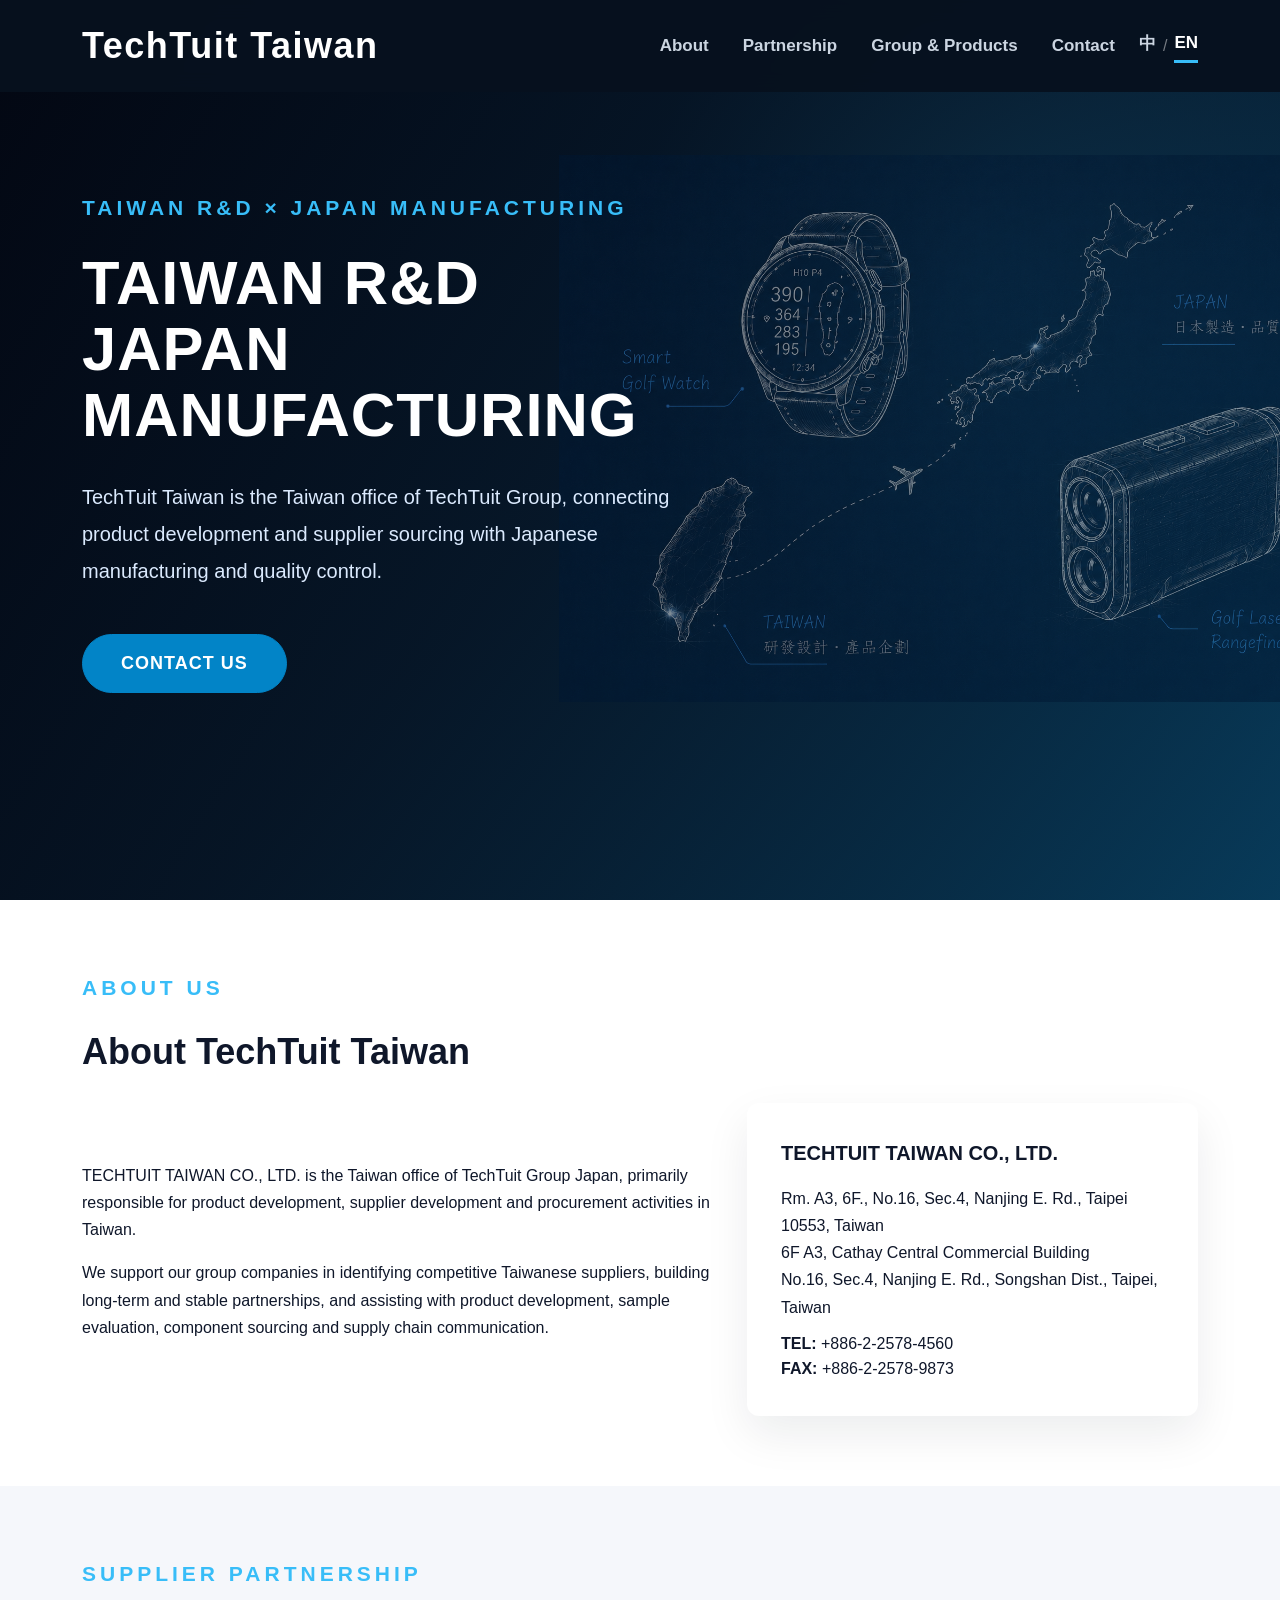
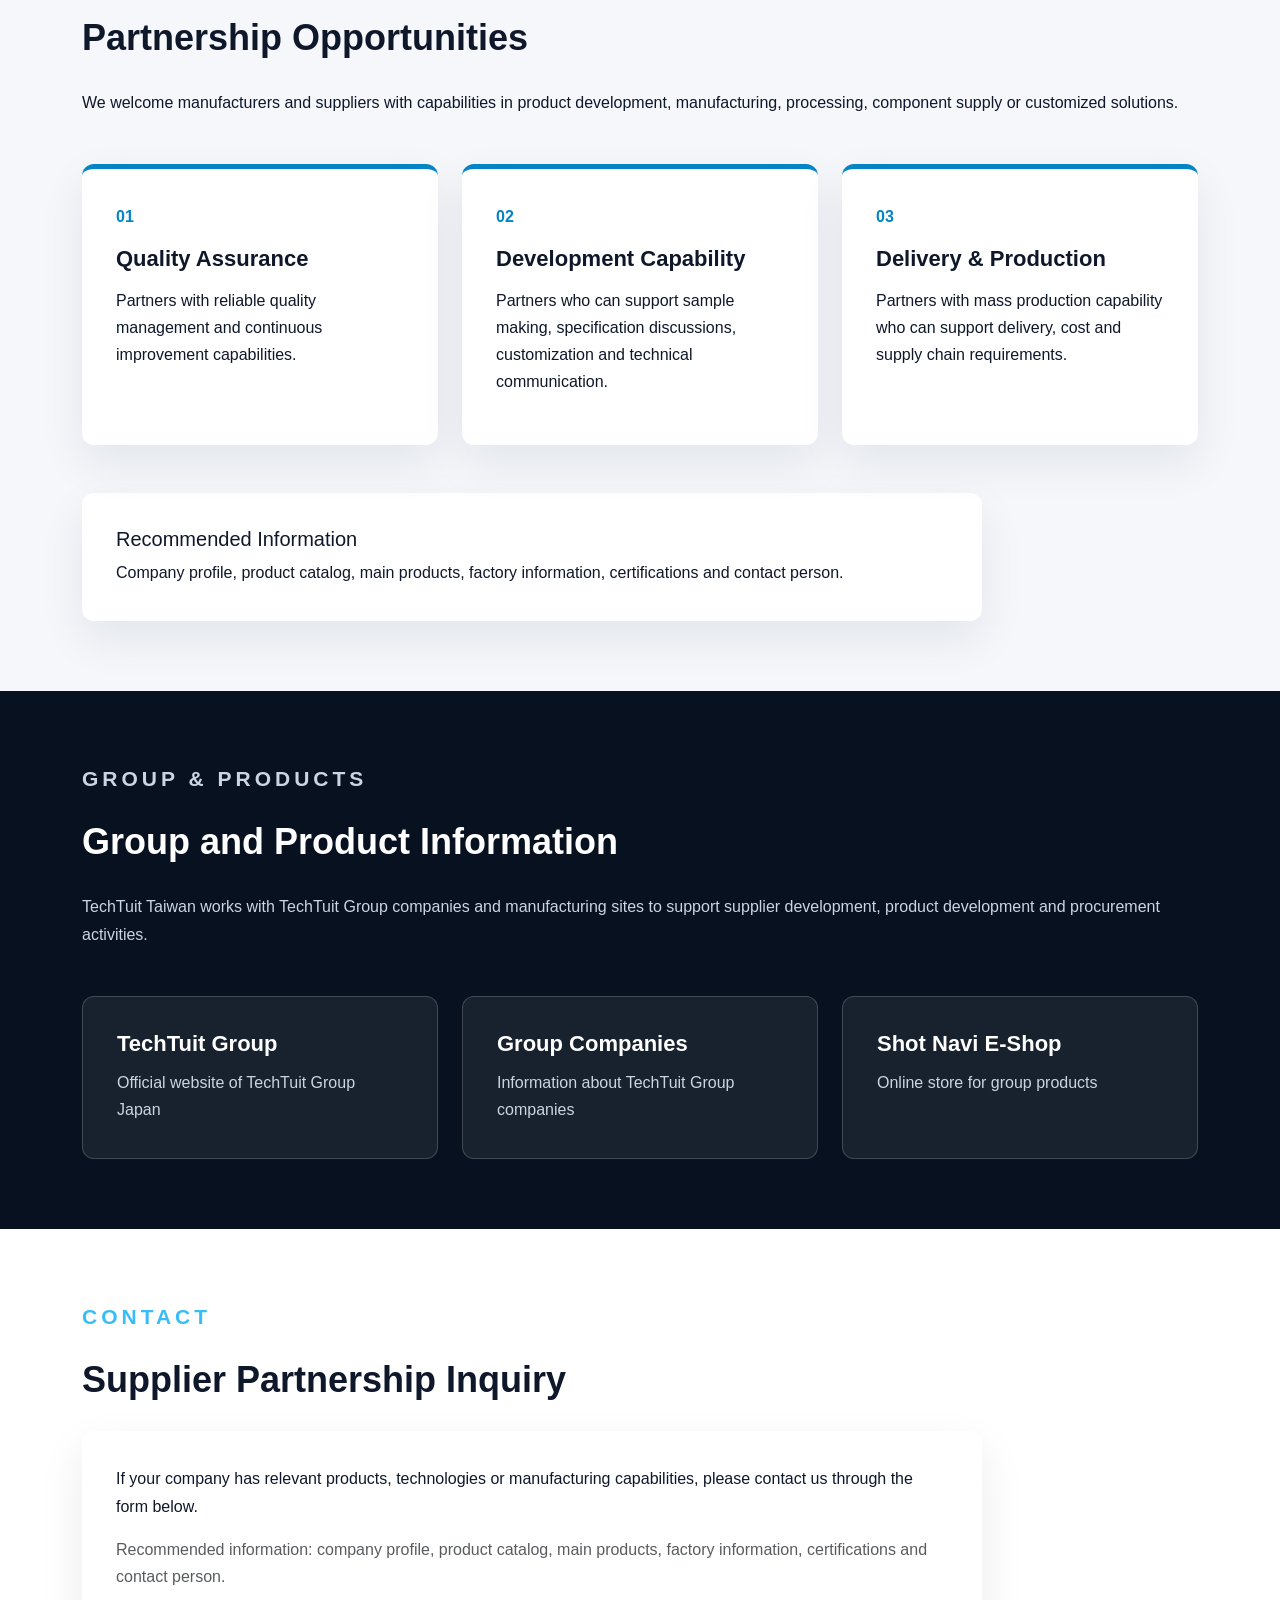
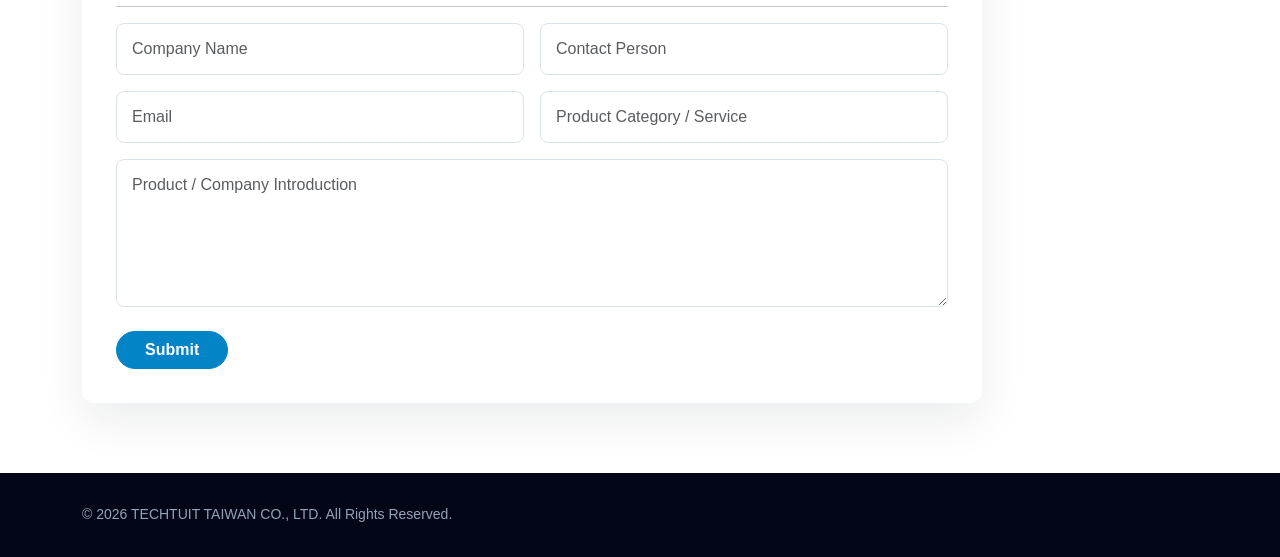
==== en/index.html @ 6646f613 "Add files via upload" ====
<!doctype html>
<html lang="en">
<head>
  <meta charset="utf-8">
  <meta name="viewport" content="width=device-width, initial-scale=1">
  <title>TechTuit Taiwan | Taiwan R&D × Japan Manufacturing</title>
  <meta name="description" content="TechTuit Taiwan connects Taiwan product development and supplier sourcing with Japanese manufacturing and quality control.">

  <link href="https://cdn.jsdelivr.net/npm/bootstrap@5.3.3/dist/css/bootstrap.min.css" rel="stylesheet">
  <link href="../style2_english.css" rel="stylesheet">
</head>

<body>

<nav class="navbar navbar-expand-lg navbar-dark fixed-top">
  <div class="container">
    <a class="navbar-brand fw-bold" href="../index.html">TechTuit Taiwan</a>

    <button class="navbar-toggler" type="button" data-bs-toggle="collapse" data-bs-target="#nav" aria-controls="nav" aria-expanded="false" aria-label="Toggle navigation">
      <span class="navbar-toggler-icon"></span>
    </button>

    <div id="nav" class="collapse navbar-collapse">
      <ul class="navbar-nav ms-auto">
        <li class="nav-item"><a class="nav-link" href="#about">About</a></li>
        <li class="nav-item"><a class="nav-link" href="#supplier">Partnership</a></li>
        <li class="nav-item"><a class="nav-link" href="#group">Group &amp; Products</a></li>
        <li class="nav-item"><a class="nav-link" href="#contact">Contact</a></li>
      </ul>

      <div class="lang-switch ms-lg-3 mt-3 mt-lg-0">
        <a href="../index.html">中</a>
        <span>/</span>
        <a href="index.html" class="active">EN</a>
      </div>
    </div>
  </div>
</nav>

<header class="hero">
  <div class="container hero-wrapper">

    <div class="hero-content">
      <p class="eyebrow">TAIWAN R&amp;D × JAPAN MANUFACTURING</p>

      <h1>
        TAIWAN R&amp;D<br>
        JAPAN MANUFACTURING
      </h1>

      <p class="lead">
        TechTuit Taiwan is the Taiwan office of TechTuit Group,
        connecting product development and supplier sourcing
        with Japanese manufacturing and quality control.
      </p>

      <a href="#contact" class="btn btn-primary">
        CONTACT US
      </a>
    </div>

    <div class="hero-image">
      <img src="../images/mainDraw0.png" alt="Taiwan R&D and Japan Manufacturing">
    </div>

  </div>
</header>

<section id="about" class="section">
  <div class="container">

    <p class="section-label">About Us</p>
    <h2>About TechTuit Taiwan</h2>

    <div class="row align-items-center g-4">

      <div class="col-lg-7">
        <p>
          TECHTUIT TAIWAN CO., LTD. is the Taiwan office of TechTuit Group Japan,
          primarily responsible for product development, supplier development
          and procurement activities in Taiwan.
        </p>

        <p>
          We support our group companies in identifying competitive Taiwanese suppliers,
          building long-term and stable partnerships, and assisting with product development,
          sample evaluation, component sourcing and supply chain communication.
        </p>
      </div>

      <div class="col-lg-5">
        <div class="info-card">

          <h5>
            TECHTUIT TAIWAN CO., LTD.
          </h5>

          <p class="address-info">
            Rm. A3, 6F., No.16, Sec.4, Nanjing E. Rd., Taipei 10553, Taiwan<br>
            6F A3, Cathay Central Commercial Building<br>
            No.16, Sec.4, Nanjing E. Rd., Songshan Dist., Taipei, Taiwan
          </p>

          <p class="contact-info">
            <strong>TEL:</strong> +886-2-2578-4560<br>
            <strong>FAX:</strong> +886-2-2578-9873
          </p>

        </div>
      </div>

    </div>
  </div>
</section>

<section id="supplier" class="section section-light">
  <div class="container">
    <p class="section-label">Supplier Partnership</p>
    <h2>Partnership Opportunities</h2>

    <p class="mb-5">
      We welcome manufacturers and suppliers with capabilities in product development,
      manufacturing, processing, component supply or customized solutions.
    </p>

    <div class="row g-4">
      <div class="col-md-4">
        <div class="card-box">
          <span>01</span>
          <h4>Quality Assurance</h4>
          <p>Partners with reliable quality management and continuous improvement capabilities.</p>
        </div>
      </div>

      <div class="col-md-4">
        <div class="card-box">
          <span>02</span>
          <h4>Development Capability</h4>
          <p>Partners who can support sample making, specification discussions, customization and technical communication.</p>
        </div>
      </div>

      <div class="col-md-4">
        <div class="card-box">
          <span>03</span>
          <h4>Delivery &amp; Production</h4>
          <p>Partners with mass production capability who can support delivery, cost and supply chain requirements.</p>
        </div>
      </div>
    </div>

    <div class="contact-box mt-5">
      <h5>Recommended Information</h5>
      <p class="mb-0">Company profile, product catalog, main products, factory information, certifications and contact person.</p>
    </div>
  </div>
</section>

<section id="group" class="section section-dark">
  <div class="container">
    <p class="section-label">Group &amp; Products</p>
    <h2>Group and Product Information</h2>

    <p>
      TechTuit Taiwan works with TechTuit Group companies and manufacturing sites
      to support supplier development, product development and procurement activities.
    </p>

    <div class="row g-4 mt-4">
      <div class="col-md-4">
        <a class="link-card" href="https://www.techtuit.co.jp/" target="_blank" rel="noopener">
          <h4>TechTuit Group</h4>
          <p>Official website of TechTuit Group Japan</p>
        </a>
      </div>

      <div class="col-md-4">
        <a class="link-card" href="https://www.techtuit.co.jp/abouttechtuit/group/" target="_blank" rel="noopener">
          <h4>Group Companies</h4>
          <p>Information about TechTuit Group companies</p>
        </a>
      </div>

      <div class="col-md-4">
        <a class="link-card" href="https://online-shop.shotnavi.jp/" target="_blank" rel="noopener">
          <h4>Shot Navi E-Shop</h4>
          <p>Online store for group products</p>
        </a>
      </div>
    </div>
  </div>
</section>

<section id="contact" class="section">
  <div class="container">
    <p class="section-label">Contact</p>
    <h2>Supplier Partnership Inquiry</h2>

    <div class="contact-box">
      <p>
        If your company has relevant products, technologies or manufacturing capabilities,
        please contact us through the form below<!-- or email us directly at
        <strong>yana@techtuit.com.tw</strong>-->.
      </p>

      <p class="text-muted">
        Recommended information: company profile, product catalog, main products,
        factory information, certifications and contact person.
      </p>

      <hr>

      <form action="https://formspree.io/f/mykaawgk" method="POST">
        <div class="row g-3">
          <div class="col-md-6">
            <input type="text" name="company" class="form-control" placeholder="Company Name" required>
          </div>

          <div class="col-md-6">
            <input type="text" name="name" class="form-control" placeholder="Contact Person" required>
          </div>

          <div class="col-md-6">
            <input type="email" name="email" class="form-control" placeholder="Email" required>
          </div>

          <div class="col-md-6">
            <input type="text" name="product" class="form-control" placeholder="Product Category / Service">
          </div>

          <div class="col-12">
            <textarea name="message" class="form-control" rows="5" placeholder="Product / Company Introduction"></textarea>
          </div>
        </div>

        <input type="hidden" name="_subject" value="Supplier Contact - TechTuit Taiwan EN">

        <button type="submit" class="btn btn-primary mt-4">Submit</button>
      </form>
    </div>
  </div>
</section>

<footer>
  <div class="container">
    © 2026 TECHTUIT TAIWAN CO., LTD. All Rights Reserved.
  </div>
</footer>

<button id="topBtn">↑</button>

<script src="https://cdn.jsdelivr.net/npm/bootstrap@5.3.3/dist/js/bootstrap.bundle.min.js"></script>
<script src="../main.js"></script>

</body>
</html>
---- style2_english.css ----
:root {
  --navy: #07111f;
  --navy-dark: #020617;
  --blue: #0284c7;
  --sky: #38bdf8;
  --light: #f5f7fb;
  --text: #0f172a;
  --gray: #64748b;
}

* {
  box-sizing: border-box;
}

body {
  margin: 0;
  font-family: "Segoe UI", Arial, sans-serif;
  color: var(--text);
  background: #fff;
  line-height: 1.7;
}

/* NAVBAR */
.navbar {
  min-height: 92px;
  background: rgba(7, 17, 31, 0.96) !important;
  backdrop-filter: blur(10px);
}

.navbar-brand {
  font-size: 2.25rem;
  font-weight: 900 !important;
  letter-spacing: 1.5px;
  color: #fff !important;
}

.navbar-brand span {
  color: #2ea8ff;
}

.nav-link {
  color: #cbd5e1 !important;
  font-size: 17px;
  font-weight: 700;
  margin-left: 18px;
}

.nav-link:hover {
  color: var(--sky) !important;
}

/* LANGUAGE SWITCH */
.lang-switch {
  display: inline-flex;
  align-items: center;
  gap: 7px;
  color: rgba(255, 255, 255, .45);
}

.lang-switch a {
  color: #cbd5e1;
  text-decoration: none;
  font-size: 17px;
  font-weight: 800;
  padding-bottom: 3px;
}

.lang-switch a:hover {
  color: var(--sky);
}

.lang-switch a.active {
  color: #fff;
  border-bottom: 3px solid var(--sky);
}

/* HERO */
.hero {
  position: relative;
  overflow: hidden;
  min-height: 900px;
  padding: 190px 0 110px;
  color: #fff;
  background:
    linear-gradient(120deg, rgba(3, 7, 18, .96), rgba(8, 47, 73, .72)),
    radial-gradient(circle at 78% 32%, rgba(56, 189, 248, .48), transparent 32%),
    linear-gradient(135deg, #020617, #0f172a 50%, #075985);
}

.hero-wrapper {
  position: relative;
}

.hero-content {
  position: relative;
  z-index: 2;
  max-width: 640px;
}

.hero-image {
  position: absolute;
  right: -170px;
  top: -35px;
  width: 72%;
  opacity: .5;
  z-index: 1;
  pointer-events: none;
}

.hero-image img {
  width: 100%;
  height: auto;
  display: block;
}

/* ENGLISH TYPOGRAPHY */
.eyebrow,
.section-label {
  color: var(--sky);
  font-size: 21px;
  font-weight: 900;
  letter-spacing: 4px;
  text-transform: uppercase;
  margin-bottom: 24px;
}

.hero h1 {
  max-width: 860px;
  font-size: clamp(52px, 4.8vw, 84px);
  font-weight: 900;
  line-height: 1.08;
  letter-spacing: 1px;
  margin-bottom: 30px;
}

.hero .lead {
  max-width: 640px;
  color: #dbeafe;
  font-size: 20px;
  line-height: 1.85;
  font-weight: 500;
}

.hero .btn-primary {
  margin-top: 28px !important;
  font-size: 18px;
  padding: 15px 38px;
  letter-spacing: 1px;
}

/* SECTIONS */
.section {
  padding: 70px 0;
}

.section-light {
  background: var(--light);
}

.section-dark {
  background: var(--navy);
  color: #fff;
}

.section-dark p {
  color: #cbd5e1;
}

.section h2 {
  font-size: 36px;
  font-weight: 800;
  margin-bottom: 30px;
}

/* CARDS */
.info-card,
.contact-box {
  background: #fff;
  border-radius: 12px;
  padding: 34px;
  box-shadow: 0 18px 45px rgba(15, 23, 42, .08);
}

.info-card h5 {
  line-height: 1.6;
  margin-bottom: 16px;
  font-size: 20px;
  font-weight: 700;
}

.address-info {
  margin-bottom: 10px;
  line-height: 1.7;
}

.contact-info {
  margin-bottom: 0;
  line-height: 1.6;
}

.card-box {
  height: 100%;
  padding: 34px;
  background: #fff;
  border-radius: 12px;
  border-top: 5px solid var(--blue);
  box-shadow: 0 18px 45px rgba(15, 23, 42, .08);
  transition: .25s;
}

.card-box:hover {
  transform: translateY(-6px);
  box-shadow: 0 24px 60px rgba(15, 23, 42, .14);
}

.card-box span {
  display: block;
  color: var(--blue);
  font-weight: 800;
  margin-bottom: 16px;
}

.card-box h4 {
  font-size: 22px;
  font-weight: 800;
  margin-bottom: 14px;
}

/* LINK CARDS */
.link-card {
  display: block;
  height: 100%;
  padding: 34px;
  border: 1px solid rgba(255, 255, 255, .18);
  border-radius: 12px;
  color: #fff;
  text-decoration: none;
  background: rgba(255, 255, 255, .07);
  transition: .25s;
}

.link-card:hover {
  color: #fff;
  background: rgba(56, 189, 248, .16);
  transform: translateY(-6px);
}

.link-card h4 {
  font-size: 22px;
  font-weight: 800;
  margin-bottom: 12px;
}

.link-card p {
  margin-bottom: 0;
}

/* CONTACT */
.contact-box {
  max-width: 900px;
}

.form-control {
  border-radius: 8px;
  padding: 13px 15px;
  border: 1px solid #dbe3ef;
}

.form-control:focus {
  border-color: var(--blue);
  box-shadow: 0 0 0 .2rem rgba(2, 132, 199, .15);
}

/* BUTTON */
.btn-primary {
  background: var(--blue);
  border-color: var(--blue);
  border-radius: 999px;
  padding-left: 28px;
  padding-right: 28px;
  font-weight: 800;
}

.btn-primary:hover {
  background: #0369a1;
  border-color: #0369a1;
}

/* FOOTER */
footer {
  padding: 30px 0;
  background: var(--navy-dark);
  color: #94a3b8;
  font-size: 14px;
}

/* TOP BUTTON */
#topBtn {
  display: none;
  position: fixed;
  right: 22px;
  bottom: 22px;
  width: 46px;
  height: 46px;
  border: none;
  border-radius: 50%;
  background: var(--blue);
  color: white;
  font-size: 20px;
  z-index: 999;
}

#topBtn:hover {
  background: #0369a1;
}

/* TABLET */
@media (max-width: 991px) {
  .navbar {
    min-height: 78px;
  }

  .navbar-brand {
    font-size: 1.75rem;
  }

  .navbar-collapse {
    padding: 18px 0 12px;
  }

  .nav-link {
    font-size: 16px;
    padding: 10px 0 !important;
    margin-left: 0;
  }

  .lang-switch {
    padding-top: 10px;
  }

  .hero {
    min-height: auto;
    padding: 145px 0 90px;
  }

  .hero h1 {
    font-size: 56px;
  }

  .hero .lead {
    font-size: 18px;
  }

  .hero-image {
    right: -160px;
    top: 80px;
    width: 68%;
    opacity: .35;
  }
}

/* MOBILE */
@media (max-width: 768px) {
  .navbar-brand {
    font-size: 1.45rem;
  }

  .hero {
    padding: 125px 0 70px;
  }

  .hero-content {
    max-width: 100%;
  }

  .hero h1 {
    font-size: 40px;
    line-height: 1.15;
    margin-bottom: 22px;
  }

  .hero .lead {
    font-size: 16px;
    line-height: 1.85;
    max-width: 100%;
  }

  .eyebrow,
  .section-label {
    font-size: 14px;
    letter-spacing: 3px;
  }

  .hero-image {
    position: relative;
    right: auto;
    top: auto;
    width: 115%;
    margin-left: -8%;
    margin-top: 36px;
    opacity: .38;
  }

  .section {
    padding: 64px 0;
  }

  .section h2 {
    font-size: 30px;
    margin-bottom: 22px;
  }

  .card-box,
  .info-card,
  .contact-box,
  .link-card {
    padding: 24px;
    border-radius: 14px;
  }

  .card-box h4,
  .link-card h4 {
    font-size: 20px;
  }
}

/* SMALL MOBILE */
@media (max-width: 480px) {
  .navbar-brand {
    font-size: 1.15rem;
    letter-spacing: 1px;
  }

  .hero {
    padding: 115px 0 58px;
  }

  .hero h1 {
    font-size: 34px;
  }

  .hero .lead {
    font-size: 15px;
  }

  .hero .btn-primary {
    width: 100%;
    padding: 14px 20px;
    font-size: 16px;
  }
}
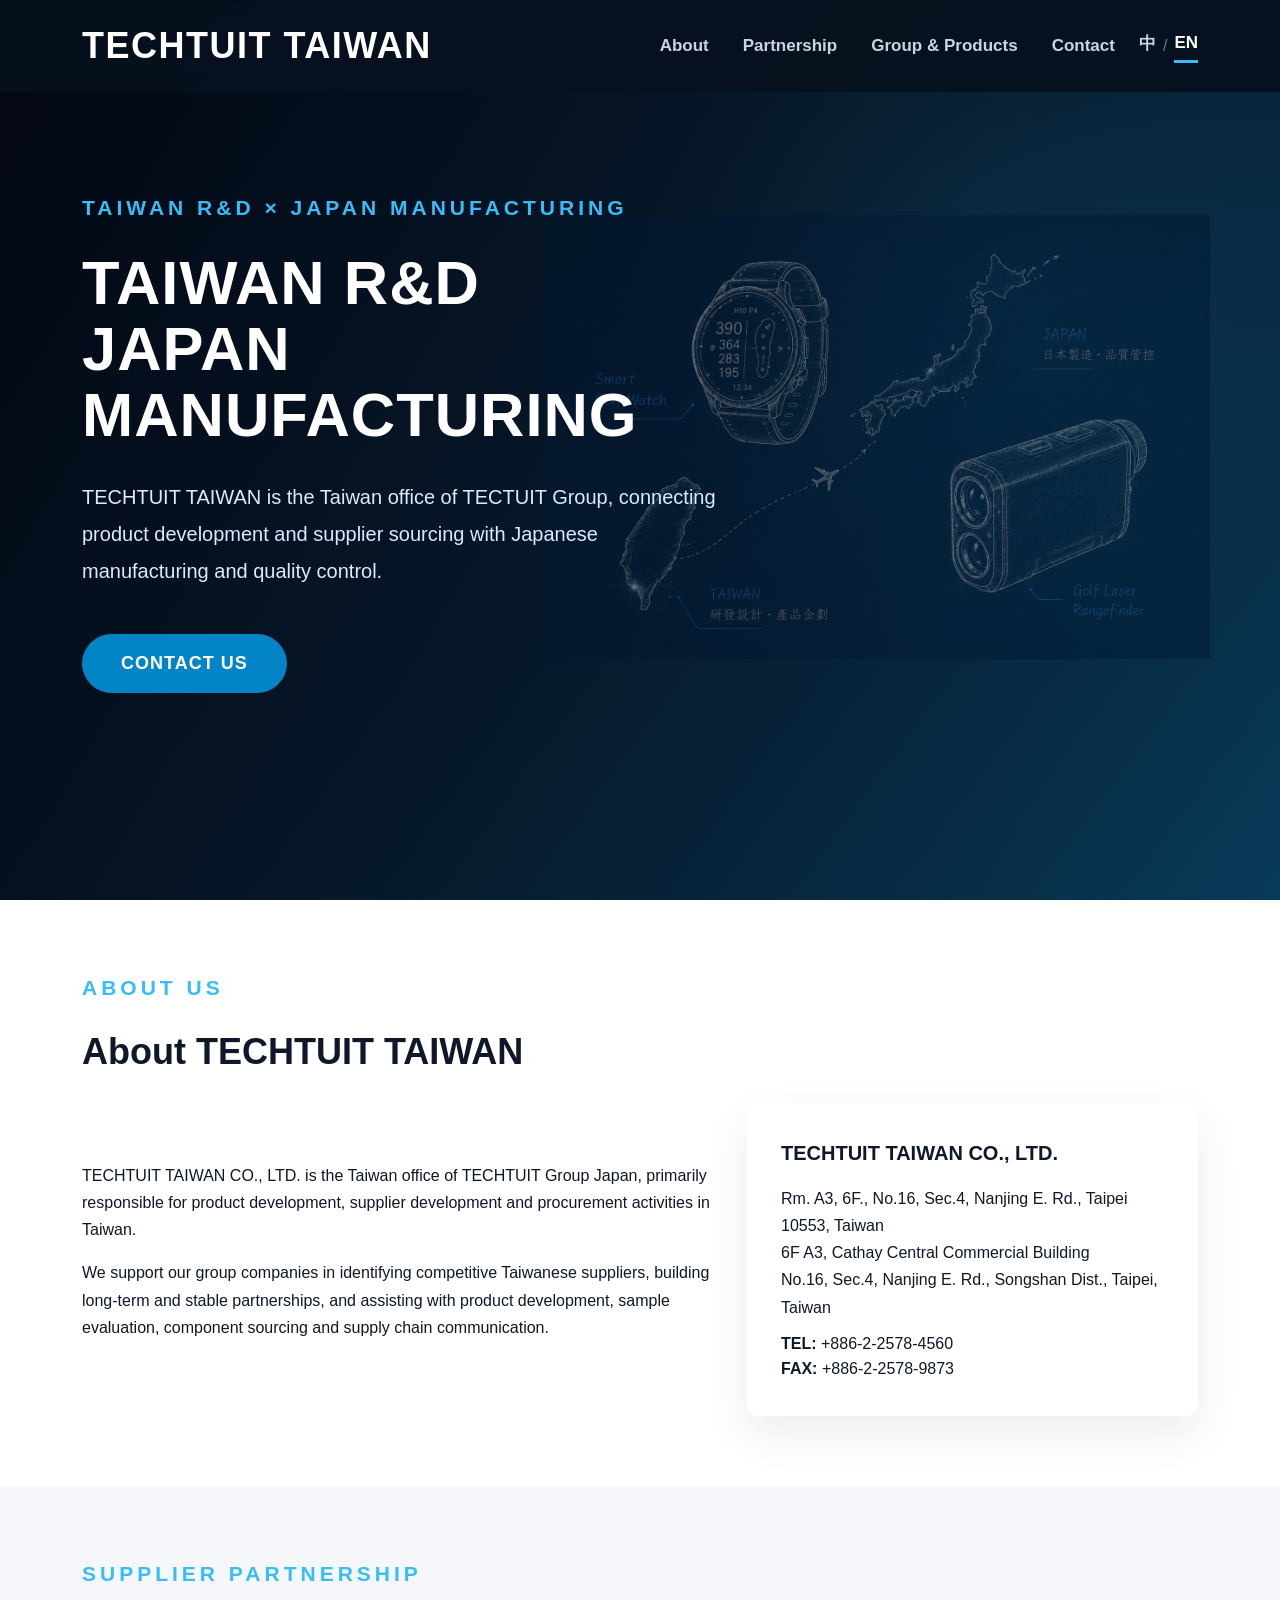
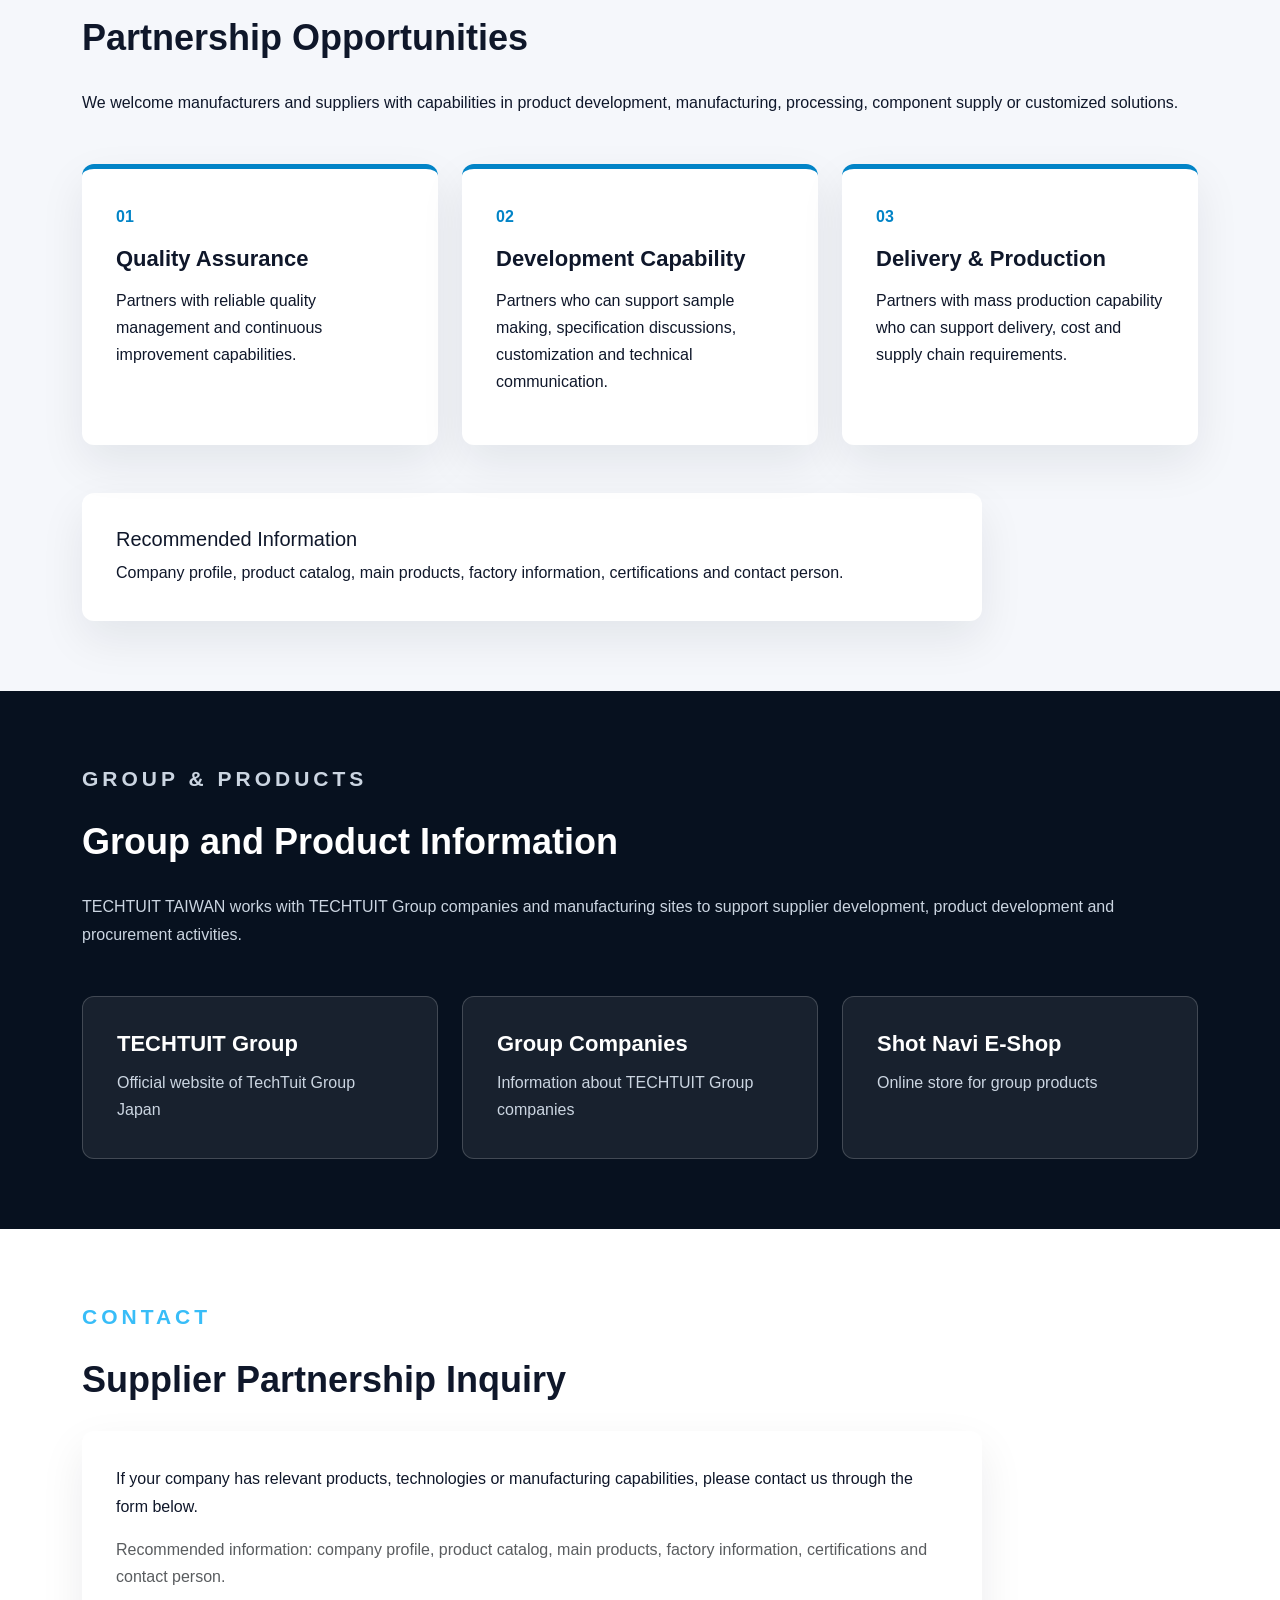
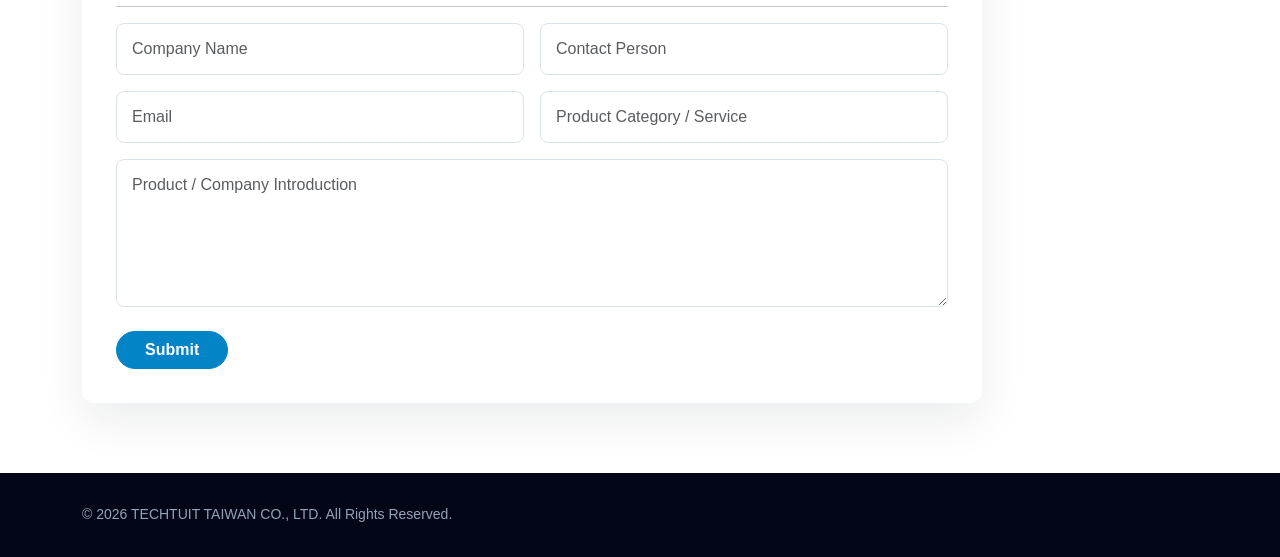
==== commit 85b79f1b: "Add files via upload" ====
--- a/en/index.html
+++ b/en/index.html
@@ -3,18 +3,99 @@
 <head>
   <meta charset="utf-8">
   <meta name="viewport" content="width=device-width, initial-scale=1">
-  <title>TechTuit Taiwan | Taiwan R&D × Japan Manufacturing</title>
+  <title>TECHTUIT TAIWAN 德可台得股份有限公司｜Taiwan R&D × Japan Manufacturing</title>
   <meta name="description" content="TechTuit Taiwan connects Taiwan product development and supplier sourcing with Japanese manufacturing and quality control.">
 
   <link href="https://cdn.jsdelivr.net/npm/bootstrap@5.3.3/dist/css/bootstrap.min.css" rel="stylesheet">
   <link href="../style2_english.css" rel="stylesheet">
+  <!-- SEO -->
+  <link rel="canonical" href="https://www.techtuit.com.tw/en/">
+
+  <link rel="alternate"
+        hreflang="zh-TW"
+        href="https://www.techtuit.com.tw/">
+
+  <link rel="alternate"
+        hreflang="en"
+        href="https://www.techtuit.com.tw/en/">
+
+<!-- Open Graph -->
+  <meta property="og:type" content="website">
+  <meta property="og:site_name" content="TechTuit Taiwan">
+  <meta property="og:title" content="TechTuit Taiwan | Taiwan R&D × Japan Manufacturing">
+  <meta property="og:description" content="TechTuit Taiwan connects Taiwan product development and supplier sourcing with Japanese manufacturing and quality control.">
+  <meta property="og:url" content="https://www.techtuit.com.tw/en/">
+  <meta property="og:image" content="https://www.techtuit.com.tw/images/mainDraw0.png">
+  <meta property="og:locale" content="en_US">
+<!-- Organization Schema -->
+<script type="application/ld+json">
+{
+  "@context": "https://schema.org",
+  "@type": "Organization",
+  "name": "TechTuit Taiwan",
+  "alternateName": [
+    "TECHTUIT TAIWAN CO., LTD.",
+    "德可台得股份有限公司"
+  ],
+  "url": "https://www.techtuit.com.tw/en/",
+  "logo": "https://www.techtuit.com.tw/images/mainDraw0.png",
+  "description": "TechTuit Taiwan is the Taiwan office of TechTuit Group in Japan, connecting Taiwan product development with Japanese manufacturing. We support supplier sourcing, product development, procurement, and supply chain collaboration.",
+  "telephone": "+886-2-2578-4560",
+  "faxNumber": "+886-2-2578-9873",
+  "address": {
+    "@type": "PostalAddress",
+    "streetAddress": "Rm. A3, 6F., No.16, Sec.4, Nanjing E. Rd.",
+    "addressLocality": "Songshan District",
+    "addressRegion": "Taipei City",
+    "postalCode": "10553",
+    "addressCountry": "TW"
+  },
+  "parentOrganization": {
+    "@type": "Organization",
+    "name": "TECHTUIT CO., LTD.",
+    "url": "https://www.techtuit.co.jp/"
+  },
+  "areaServed": [
+    "Taiwan",
+    "Japan",
+    "Global"
+  ],
+  "knowsAbout": [
+    "Supplier Development",
+    "Supplier Sourcing",
+    "Product Development",
+    "Procurement",
+    "OEM",
+    "ODM",
+    "Taiwan Manufacturing",
+    "Japan Manufacturing",
+    "Supply Chain Management"
+  ]
+}
+</script>
+<!-- Website Schema -->
+<script type="application/ld+json">
+{
+  "@context": "https://schema.org",
+  "@type": "WebSite",
+  "name": "TechTuit Taiwan",
+  "alternateName": "TECHTUIT TAIWAN CO., LTD.",
+  "url": "https://www.techtuit.com.tw/en/",
+  "inLanguage": "en",
+  "publisher": {
+    "@type": "Organization",
+    "name": "TechTuit Taiwan",
+    "url": "https://www.techtuit.com.tw/"
+  }
+}
+</script>
 </head>
 
 <body>
 
 <nav class="navbar navbar-expand-lg navbar-dark fixed-top">
   <div class="container">
-    <a class="navbar-brand fw-bold" href="../index.html">TechTuit Taiwan</a>
+    <a class="navbar-brand fw-bold" href="../index.html">TECHTUIT TAIWAN</a>
 
     <button class="navbar-toggler" type="button" data-bs-toggle="collapse" data-bs-target="#nav" aria-controls="nav" aria-expanded="false" aria-label="Toggle navigation">
       <span class="navbar-toggler-icon"></span>
@@ -49,7 +130,7 @@
       </h1>
 
       <p class="lead">
-        TechTuit Taiwan is the Taiwan office of TechTuit Group,
+        TECHTUIT TAIWAN is the Taiwan office of TECTUIT Group,
         connecting product development and supplier sourcing
         with Japanese manufacturing and quality control.
       </p>
@@ -70,13 +151,13 @@
   <div class="container">
 
     <p class="section-label">About Us</p>
-    <h2>About TechTuit Taiwan</h2>
+    <h2>About TECHTUIT TAIWAN</h2>
 
     <div class="row align-items-center g-4">
 
       <div class="col-lg-7">
         <p>
-          TECHTUIT TAIWAN CO., LTD. is the Taiwan office of TechTuit Group Japan,
+          TECHTUIT TAIWAN CO., LTD. is the Taiwan office of TECHTUIT Group Japan,
           primarily responsible for product development, supplier development
           and procurement activities in Taiwan.
         </p>
@@ -162,14 +243,14 @@
     <h2>Group and Product Information</h2>
 
     <p>
-      TechTuit Taiwan works with TechTuit Group companies and manufacturing sites
+      TECHTUIT TAIWAN works with TECHTUIT Group companies and manufacturing sites
       to support supplier development, product development and procurement activities.
     </p>
 
     <div class="row g-4 mt-4">
       <div class="col-md-4">
         <a class="link-card" href="https://www.techtuit.co.jp/" target="_blank" rel="noopener">
-          <h4>TechTuit Group</h4>
+          <h4>TECHTUIT Group</h4>
           <p>Official website of TechTuit Group Japan</p>
         </a>
       </div>
@@ -177,7 +258,7 @@
       <div class="col-md-4">
         <a class="link-card" href="https://www.techtuit.co.jp/abouttechtuit/group/" target="_blank" rel="noopener">
           <h4>Group Companies</h4>
-          <p>Information about TechTuit Group companies</p>
+          <p>Information about TECHTUIT Group companies</p>
         </a>
       </div>
 
--- a/style2_english.css
+++ b/style2_english.css
@@ -99,10 +99,12 @@
 
 .hero-image {
   position: absolute;
-  right: -170px;
-  top: -35px;
-  width: 72%;
-  opacity: .5;
+  right: 0px;
+  top: 25px;
+  transform: none;
+  width:min(52vw, 680px);
+  max-width: 860px;
+  opacity:.42;
   z-index: 1;
   pointer-events: none;
 }
@@ -111,6 +113,7 @@
   width: 100%;
   height: auto;
   display: block;
+  object-fit: contain;
 }
 
 /* ENGLISH TYPOGRAPHY */
@@ -352,10 +355,13 @@
   }
 
   .hero-image {
-    right: -160px;
-    top: 80px;
-    width: 68%;
-    opacity: .35;
+    right: -40px;
+    top: 230px;
+    transform: none;
+    transform: translateY(-50%);
+    width: min(58vw, 680px);
+    max-width: 680px;
+    opacity: .32;
   }
 }
 
@@ -395,6 +401,7 @@
     position: relative;
     right: auto;
     top: auto;
+    transform: none;
     width: 115%;
     margin-left: -8%;
     margin-top: 36px;
